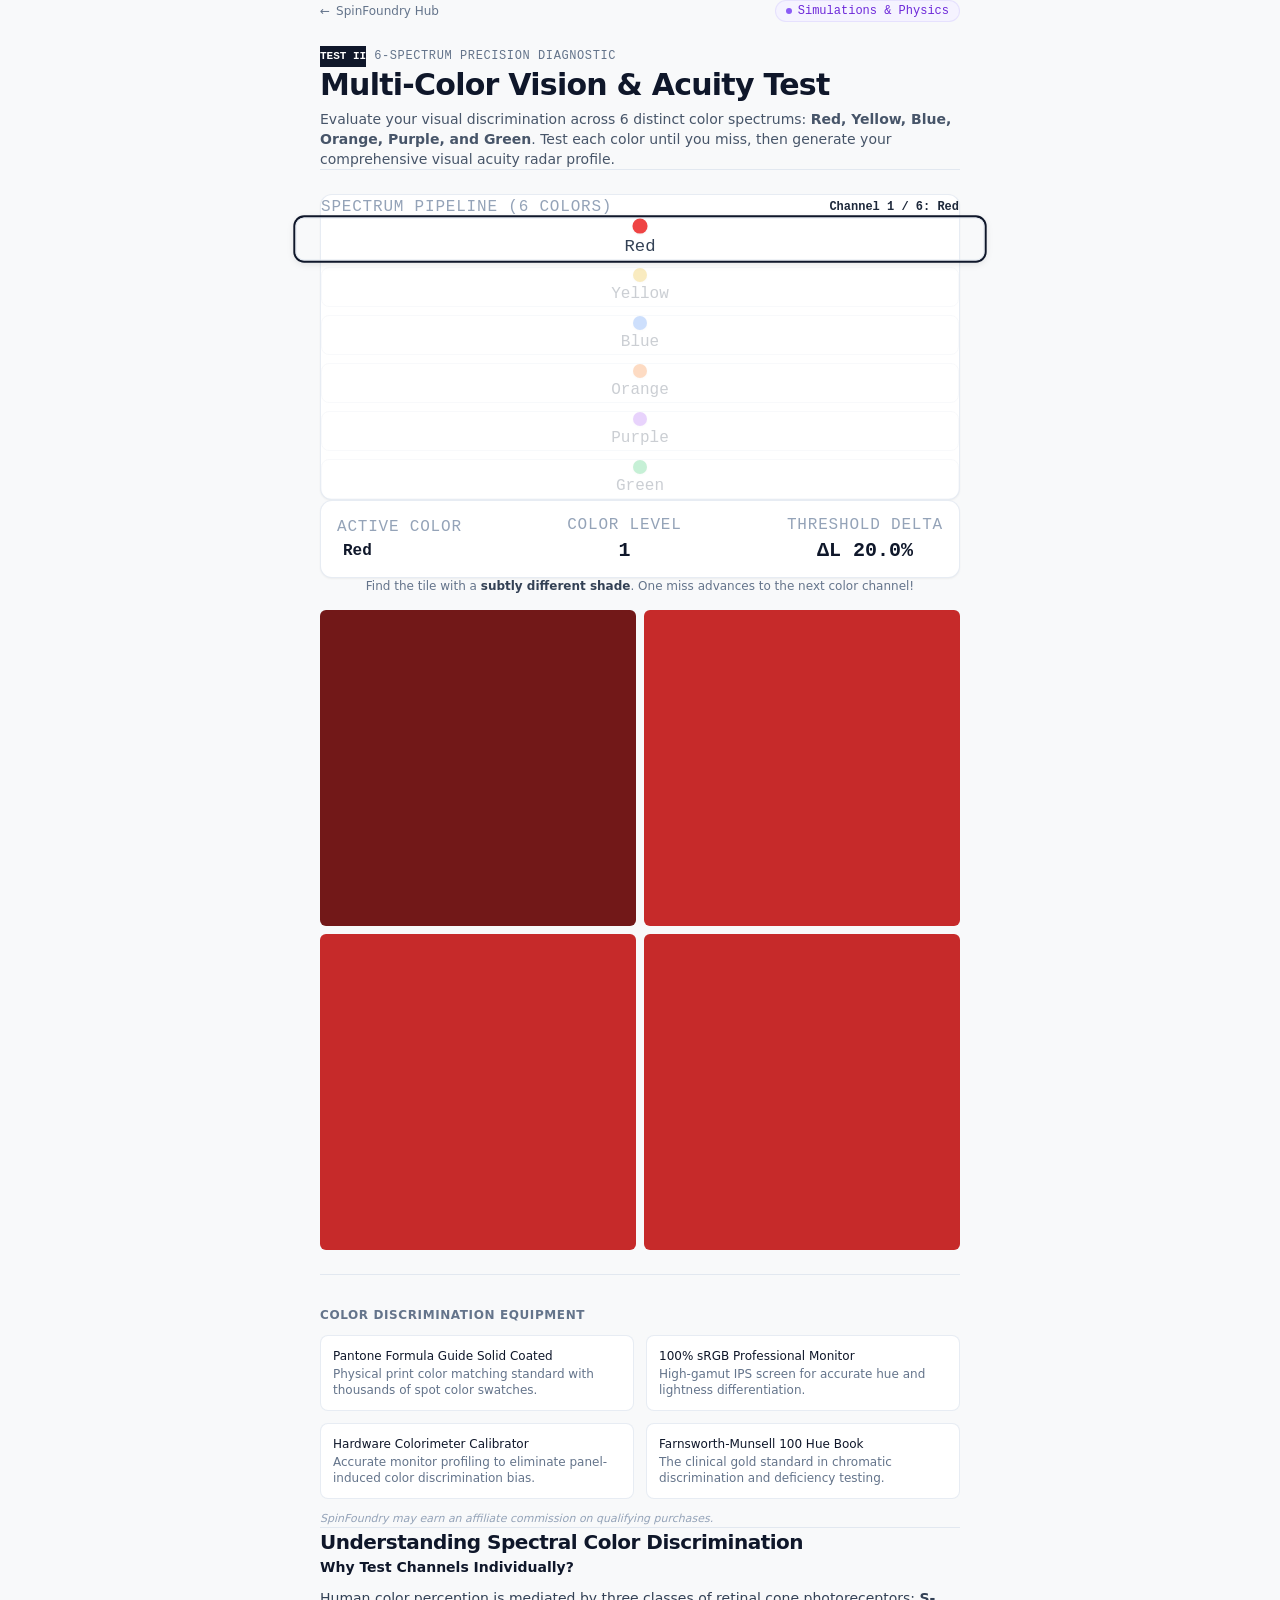
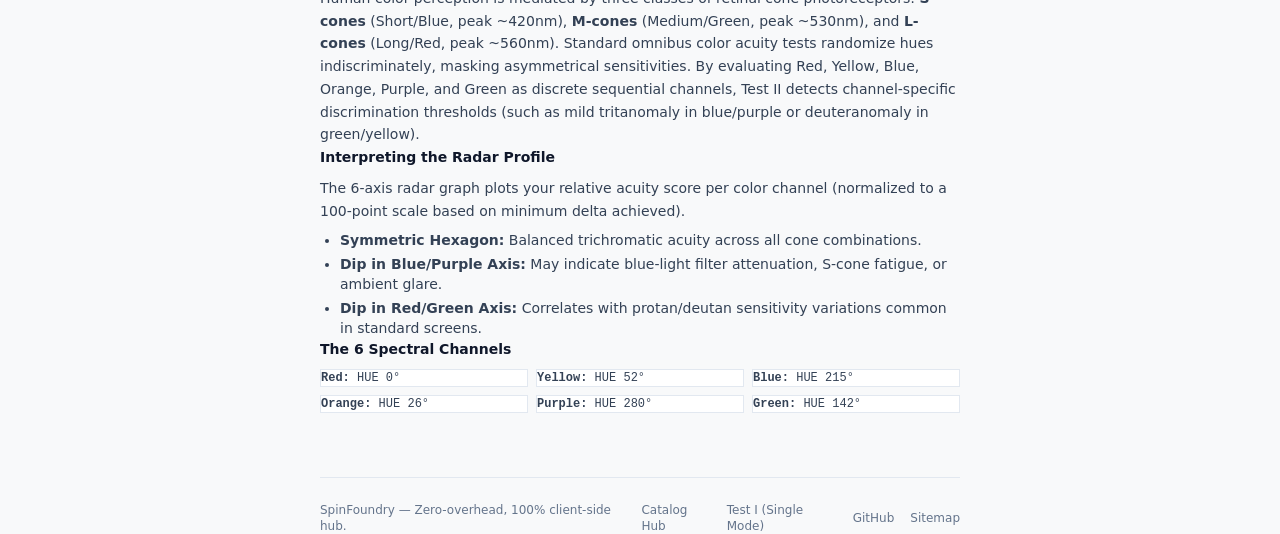
==== color-acuity-test-2/index.html @ 330305dc "feat(simulations): add Color Vision & Acuity Test II (6-Spectrum Radar)" ====
<!DOCTYPE html>
<html lang="en">
<head>
  <meta charset="UTF-8">
  <meta name="viewport" content="width=device-width, initial-scale=1.0">
  <title>Color Vision & Acuity Test II: 6-Spectrum Diagnostic | SpinFoundry</title>
  <meta name="description" content="Test your visual color discrimination across 6 primary and secondary chromatic channels: Red, Yellow, Blue, Orange, Purple, and Green. Generates an interactive 6-axis radar diagram of your chromatic acuity.">
  <meta name="keywords" content="color acuity test, color vision test 2, hue discrimination, color radar chart, color blindness test, trichromacy test, primary colors test">
  <link rel="canonical" href="https://spinfoundry.pages.dev/color-acuity-test-2/">

  <meta property="og:type" content="website">
  <meta property="og:url" content="https://spinfoundry.pages.dev/color-acuity-test-2/">
  <meta property="og:title" content="Color Vision & Acuity Test II: 6-Spectrum Diagnostic | SpinFoundry">
  <meta property="og:description" content="Comprehensive 6-color spectrum acuity test with full radar graph analysis.">
  <meta name="twitter:card" content="summary">

  <link rel="stylesheet" href="/assets/styles.css">

  <script type="application/ld+json">
  {
    "@context": "https://schema.org",
    "@type": "WebApplication",
    "name": "Color Vision & Acuity Test II: 6-Spectrum Diagnostic",
    "url": "https://spinfoundry.pages.dev/color-acuity-test-2/",
    "description": "Multi-spectral color discrimination assessment measuring threshold delta across 6 chromatic spectrums with SVG radar diagram generation.",
    "applicationCategory": "UtilityApplication",
    "operatingSystem": "All"
  }
  </script>

  <style>
    .color-tile {
      border-radius: 0.375rem;
      cursor: pointer;
      transition: transform 0.08s ease, box-shadow 0.08s ease;
      aspect-ratio: 1 / 1;
    }
    .color-tile:hover {
      transform: scale(1.06);
      box-shadow: 0 4px 16px rgba(0,0,0,0.18);
      z-index: 1;
      position: relative;
    }
    .color-tile.wrong {
      animation: shake 0.35s ease;
      outline: 3px solid #ef4444;
      outline-offset: -2px;
      z-index: 2;
    }
    .color-tile.correct {
      animation: pulse-correct 0.4s ease;
    }
    .color-tile.reveal-target {
      animation: target-reveal 0.9s cubic-bezier(0.34, 1.56, 0.64, 1) infinite alternate;
      outline: 3px solid #10b981;
      outline-offset: 2px;
      z-index: 10;
      position: relative;
    }
    @keyframes shake {
      0%,100%{transform:translateX(0)}
      20%{transform:translateX(-6px)}
      40%{transform:translateX(6px)}
      60%{transform:translateX(-4px)}
      80%{transform:translateX(4px)}
    }
    @keyframes pulse-correct {
      0%{transform:scale(1)}
      50%{transform:scale(1.18)}
      100%{transform:scale(1)}
    }
    @keyframes target-reveal {
      0% {
        transform: scale(1.04);
        box-shadow: 0 0 0 3px rgba(16, 185, 129, 0.5), 0 8px 24px rgba(16, 185, 129, 0.3);
      }
      100% {
        transform: scale(1.14);
        box-shadow: 0 0 0 7px rgba(16, 185, 129, 0.9), 0 12px 30px rgba(16, 185, 129, 0.6);
      }
    }
    @keyframes slide-fade-up {
      0% {
        opacity: 0;
        transform: translateY(24px) scale(0.97);
      }
      100% {
        opacity: 1;
        transform: translateY(0) scale(1);
      }
    }
    .animate-results {
      animation: slide-fade-up 0.55s cubic-bezier(0.16, 1, 0.3, 1) forwards;
    }
    .badge-simulations {
      background-color: #f5f3ff;
      color: #6d28d9;
      border: 1px solid rgba(221, 214, 254, 0.6);
    }
    .badge-simulations-dot {
      background-color: #8b5cf6;
    }
    .rank-badge {
      display: inline-block;
      padding: 0.25rem 0.75rem;
      border-radius: 9999px;
      font-size: 0.7rem;
      font-weight: 700;
      letter-spacing: 0.06em;
      text-transform: uppercase;
    }
    .rank-tetrachromat {
      background-color: #f5f3ff;
      color: #5b21b6;
    }
    .rank-lynx {
      background-color: #fffbeb;
      color: #92400e;
    }
    .rank-inspector {
      background-color: #ecfdf5;
      color: #065f46;
    }
    .rank-student {
      background-color: #f1f5f9;
      color: #334155;
    }
    /* Color spectrum pills in HUD */
    .color-chip-active {
      box-shadow: 0 0 0 2px #0f172a, 0 2px 8px rgba(0,0,0,0.15);
      transform: scale(1.08);
    }
    .color-chip-done {
      opacity: 0.55;
    }
    .color-chip-pending {
      opacity: 0.25;
    }
    .radar-polygon {
      fill: rgba(79, 70, 229, 0.22);
      stroke: #4f46e5;
      stroke-width: 2.5;
      stroke-linejoin: round;
      transition: all 0.6s cubic-bezier(0.16, 1, 0.3, 1);
    }
    .radar-grid-line {
      stroke: #e2e8f0;
      stroke-width: 1;
      fill: none;
    }
    .radar-axis-line {
      stroke: #cbd5e1;
      stroke-width: 1;
      stroke-dasharray: 2,3;
    }
  </style>
</head>
<body class="bg-[#F8F9FA] text-slate-800 antialiased font-sans min-h-screen">

  <main class="max-w-2xl mx-auto px-4 py-10">

    <!-- Breadcrumb & Top Bar -->
    <div class="flex items-center justify-between mb-6">
      <a href="/" class="text-xs font-medium text-slate-500 hover:text-slate-800 flex items-center gap-1.5 transition-colors">
        <span>←</span>
        <span>SpinFoundry Hub</span>
      </a>
      <div class="inline-flex items-center gap-1.5 px-2.5 py-0.5 rounded-full text-xs font-mono badge-simulations">
        <span class="w-1.5 h-1.5 rounded-full badge-simulations-dot"></span>
        Simulations &amp; Physics
      </div>
    </div>

    <!-- Header -->
    <header class="mb-6 pb-5 border-b border-slate-200">
      <div class="flex items-center gap-2 mb-2">
        <span class="px-2 py-0.5 rounded text-[11px] font-mono font-bold bg-slate-900 text-white">TEST II</span>
        <span class="text-xs font-mono text-slate-500 uppercase tracking-wider">6-Spectrum Precision Diagnostic</span>
      </div>
      <h1 class="text-2xl sm:text-3xl font-extrabold tracking-tight text-slate-900">
        Multi-Color Vision &amp; Acuity Test
      </h1>
      <p class="mt-1.5 text-sm text-slate-600 max-w-lg">
        Evaluate your visual discrimination across 6 distinct color spectrums: <strong>Red, Yellow, Blue, Orange, Purple, and Green</strong>. Test each color until you miss, then generate your comprehensive visual acuity radar profile.
      </p>
    </header>

    <!-- Spectrum Channel Indicator Strip -->
    <div class="mb-5 p-3.5 bg-white border border-slate-200/80 rounded-xl shadow-sm">
      <div class="flex items-center justify-between mb-2">
        <span class="text-[10px] font-mono uppercase text-slate-400 tracking-wider">Spectrum Pipeline (6 Colors)</span>
        <span id="spectrumStatusLabel" class="text-xs font-mono font-semibold text-slate-800">Channel 1 / 6: Red</span>
      </div>
      <div class="grid grid-cols-6 gap-2" id="colorChipsContainer">
        <!-- 6 chips rendered by JS -->
      </div>
    </div>

    <!-- HUD: Channel + Current Level + Delta -->
    <div id="hud" class="flex items-center justify-between mb-5 px-4 py-3 bg-white border border-slate-200/80 rounded-xl shadow-sm">
      <div class="text-center">
        <div class="text-[10px] font-mono uppercase text-slate-400 tracking-wider">Active Color</div>
        <div class="text-base sm:text-lg font-extrabold text-slate-900 font-mono flex items-center justify-center gap-1.5" id="hudColorName">
          <span class="w-3 h-3 rounded-full inline-block" id="hudColorDot"></span>
          <span id="hudColorText">Red</span>
        </div>
      </div>
      <div class="text-center">
        <div class="text-[10px] font-mono uppercase text-slate-400 tracking-wider">Color Level</div>
        <div class="text-xl font-extrabold text-slate-900 font-mono" id="hudLevel">1</div>
      </div>
      <div class="text-center">
        <div class="text-[10px] font-mono uppercase text-slate-400 tracking-wider">Threshold Delta</div>
        <div class="text-xl font-extrabold text-slate-900 font-mono" id="hudDelta">ΔL 20.0%</div>
      </div>
    </div>

    <!-- Instruction strip -->
    <p id="instruction" class="text-center text-xs text-slate-500 mb-4 transition-all">
      Find the tile with a <strong class="text-slate-700">subtly different shade</strong>. One miss advances to the next color channel!
    </p>

    <!-- Game Board -->
    <div id="gameBoard" class="w-full mb-6 transition-opacity duration-300">
      <!-- Grid rendered by JS -->
    </div>

    <!-- Results Panel (hidden until all 6 channels finish) -->
    <div id="resultPanel" class="hidden mb-10">
      <div class="bg-white border border-slate-200/80 rounded-2xl shadow-sm p-6 sm:p-8 space-y-6">

        <div class="flex items-center justify-between border-b border-slate-100 pb-4">
          <div>
            <h2 class="text-lg font-extrabold tracking-tight text-slate-900">Acuity Spectrum Radar</h2>
            <p class="text-xs text-slate-500 mt-0.5">6-Axis color discrimination threshold analysis</p>
          </div>
          <span id="overallRankBadge" class="rank-badge"></span>
        </div>

        <!-- Radar Chart Container -->
        <div class="flex flex-col items-center justify-center py-2">
          <div class="w-full max-w-sm aspect-square relative" id="radarContainer">
            <!-- Dynamic SVG Radar rendered by JS -->
          </div>
          <p class="text-[11px] text-slate-400 font-mono mt-2 text-center">
            Polygon area represents overall perceptual sensitivity across chromatic channels.
          </p>
        </div>

        <!-- 6-Color Breakdown Table -->
        <div class="border border-slate-200 rounded-lg overflow-hidden text-sm shadow-sm">
          <table class="w-full text-left border-collapse">
            <thead>
              <tr class="bg-slate-50 text-[11px] font-mono uppercase text-slate-500 border-b border-slate-200">
                <th class="py-2.5 px-4 font-semibold">Spectrum Channel</th>
                <th class="py-2.5 px-4 text-center font-semibold">Level</th>
                <th class="py-2.5 px-4 text-right font-semibold">Min Delta Detected</th>
              </tr>
            </thead>
            <tbody id="colorScoresTable" class="divide-y divide-slate-100 bg-white">
              <!-- Rendered by JS -->
            </tbody>
          </table>
        </div>

        <!-- Diagnostic Summary Text -->
        <div id="diagnosticSummary" class="text-sm text-slate-600 leading-relaxed border-l-2 border-slate-200 pl-3">
          <!-- Rendered by JS -->
        </div>

        <!-- Action Buttons -->
        <div class="flex flex-col sm:flex-row gap-3 pt-2">
          <button id="btnRestartTest" type="button"
            class="flex-1 inline-flex items-center justify-center gap-2 px-4 py-2.5 rounded-lg text-sm font-semibold bg-slate-900 text-white hover:bg-slate-700 shadow-sm transition-all active:scale-95">
            ↺ Retest All 6 Colors
          </button>
          <button id="btnCopyRadar" type="button"
            class="flex-1 inline-flex items-center justify-center gap-2 px-4 py-2.5 rounded-lg text-sm font-semibold bg-white text-slate-800 border border-slate-200 hover:border-slate-400 shadow-sm transition-all active:scale-95">
            <svg class="w-3.5 h-3.5" fill="none" stroke="currentColor" viewBox="0 0 24 24"><path stroke-linecap="round" stroke-linejoin="round" stroke-width="2" d="M8 5H6a2 2 0 00-2 2v12a2 2 0 002 2h10a2 2 0 002-2v-1M8 5a2 2 0 002 2h2a2 2 0 002-2M8 5a2 2 0 012-2h2a2 2 0 012 2"/></svg>
            <span id="btnCopyRadarText">Copy 6-Spectrum Profile</span>
          </button>
        </div>

      </div>
    </div>

    <!-- Contextual Gear Module -->
    <div class="pt-8 border-t border-slate-200 space-y-3 mt-4">
      <h3 class="text-xs font-semibold uppercase tracking-wider text-slate-500">Color Discrimination Equipment</h3>
      <div class="grid grid-cols-1 sm:grid-cols-2 gap-3 text-xs">
        <a href="https://www.amazon.com/dp/B000FG7RWO?tag=spinfoundry-20" target="_blank" rel="noopener noreferrer sponsored"
          class="p-3 bg-white border border-slate-200/80 rounded-lg hover:border-slate-300 hover:shadow-sm transition-all block">
          <span class="font-medium text-slate-900">Pantone Formula Guide Solid Coated</span>
          <p class="text-slate-500 mt-0.5">Physical print color matching standard with thousands of spot color swatches.</p>
        </a>
        <a href="https://www.amazon.com/dp/B07D7CHZH4?tag=spinfoundry-20" target="_blank" rel="noopener noreferrer sponsored"
          class="p-3 bg-white border border-slate-200/80 rounded-lg hover:border-slate-300 hover:shadow-sm transition-all block">
          <span class="font-medium text-slate-900">100% sRGB Professional Monitor</span>
          <p class="text-slate-500 mt-0.5">High-gamut IPS screen for accurate hue and lightness differentiation.</p>
        </a>
        <a href="https://www.amazon.com/dp/B01NAUBQS9?tag=spinfoundry-20" target="_blank" rel="noopener noreferrer sponsored"
          class="p-3 bg-white border border-slate-200/80 rounded-lg hover:border-slate-300 hover:shadow-sm transition-all block">
          <span class="font-medium text-slate-900">Hardware Colorimeter Calibrator</span>
          <p class="text-slate-500 mt-0.5">Accurate monitor profiling to eliminate panel-induced color discrimination bias.</p>
        </a>
        <a href="https://www.amazon.com/dp/B08MCMV6RB?tag=spinfoundry-20" target="_blank" rel="noopener noreferrer sponsored"
          class="p-3 bg-white border border-slate-200/80 rounded-lg hover:border-slate-300 hover:shadow-sm transition-all block">
          <span class="font-medium text-slate-900">Farnsworth-Munsell 100 Hue Book</span>
          <p class="text-slate-500 mt-0.5">The clinical gold standard in chromatic discrimination and deficiency testing.</p>
        </a>
      </div>
      <p class="text-[11px] text-slate-400 italic">SpinFoundry may earn an affiliate commission on qualifying purchases.</p>
    </div>

    <!-- Educational & Technical Overview -->
    <article class="pt-10 border-t border-slate-200 space-y-5 text-sm text-slate-700 leading-relaxed mt-4">
      <h2 class="text-xl font-bold tracking-tight text-slate-900">Understanding Spectral Color Discrimination</h2>

      <div class="space-y-2">
        <h3 class="font-semibold text-slate-900">Why Test Channels Individually?</h3>
        <p>
          Human color perception is mediated by three classes of retinal cone photoreceptors: <strong>S-cones</strong> (Short/Blue, peak ~420nm), <strong>M-cones</strong> (Medium/Green, peak ~530nm), and <strong>L-cones</strong> (Long/Red, peak ~560nm). 
          Standard omnibus color acuity tests randomize hues indiscriminately, masking asymmetrical sensitivities. By evaluating Red, Yellow, Blue, Orange, Purple, and Green as discrete sequential channels, Test II detects channel-specific discrimination thresholds (such as mild tritanomaly in blue/purple or deuteranomaly in green/yellow).
        </p>
      </div>

      <div class="space-y-2">
        <h3 class="font-semibold text-slate-900">Interpreting the Radar Profile</h3>
        <p>
          The 6-axis radar graph plots your relative acuity score per color channel (normalized to a 100-point scale based on minimum delta achieved).
        </p>
        <ul class="list-disc pl-5 space-y-1 text-xs sm:text-sm">
          <li><strong>Symmetric Hexagon:</strong> Balanced trichromatic acuity across all cone combinations.</li>
          <li><strong>Dip in Blue/Purple Axis:</strong> May indicate blue-light filter attenuation, S-cone fatigue, or ambient glare.</li>
          <li><strong>Dip in Red/Green Axis:</strong> Correlates with protan/deutan sensitivity variations common in standard screens.</li>
        </ul>
      </div>

      <div class="space-y-2">
        <h3 class="font-semibold text-slate-900">The 6 Spectral Channels</h3>
        <div class="grid grid-cols-2 sm:grid-cols-3 gap-2 text-xs font-mono">
          <div class="p-2 rounded bg-white border border-slate-200"><strong>Red:</strong> HUE 0°</div>
          <div class="p-2 rounded bg-white border border-slate-200"><strong>Yellow:</strong> HUE 52°</div>
          <div class="p-2 rounded bg-white border border-slate-200"><strong>Blue:</strong> HUE 215°</div>
          <div class="p-2 rounded bg-white border border-slate-200"><strong>Orange:</strong> HUE 26°</div>
          <div class="p-2 rounded bg-white border border-slate-200"><strong>Purple:</strong> HUE 280°</div>
          <div class="p-2 rounded bg-white border border-slate-200"><strong>Green:</strong> HUE 142°</div>
        </div>
      </div>
    </article>

    <!-- Footer -->
    <footer class="mt-16 pt-6 border-t border-slate-200 flex flex-col sm:flex-row items-center justify-between text-xs text-slate-500 gap-3">
      <span>SpinFoundry — Zero-overhead, 100% client-side hub.</span>
      <div class="flex items-center gap-4">
        <a href="/" class="hover:text-slate-800 transition-colors">Catalog Hub</a>
        <a href="/color-acuity-test/" class="hover:text-slate-800 transition-colors">Test I (Single Mode)</a>
        <a href="https://github.com/SpinFoundry/SpinFoundry" target="_blank" rel="noopener noreferrer" class="hover:text-slate-800 transition-colors">GitHub</a>
        <a href="/sitemap.xml" class="hover:text-slate-800 transition-colors">Sitemap</a>
      </div>
    </footer>

  </main>

  <script>
  (function () {
    'use strict';

    /* ─────────────────────────────────────────────
       6 SPECTRUM CHANNELS CONFIG
    ───────────────────────────────────────────── */
    const CHANNELS = [
      { id: 'red',    name: 'Red',    h: 0,   s: 65, hex: '#ef4444' },
      { id: 'yellow', name: 'Yellow', h: 52,  s: 85, hex: '#eab308' },
      { id: 'blue',   name: 'Blue',   h: 215, s: 65, hex: '#3b82f6' },
      { id: 'orange', name: 'Orange', h: 26,  s: 80, hex: '#f97316' },
      { id: 'purple', name: 'Purple', h: 280, s: 60, hex: '#a855f7' },
      { id: 'green',  name: 'Green',  h: 142, s: 55, hex: '#22c55e' }
    ];

    const MAX_LEVEL_CAP = 30;

    function gridSize(level) {
      if (level <= 4)  return 2;
      if (level <= 8)  return 3;
      if (level <= 12) return 4;
      if (level <= 16) return 5;
      if (level <= 20) return 6;
      if (level <= 24) return 7;
      return 8;
    }

    // Smoothed delta curve identical to Test I
    function deltaForLevel(level) {
      const t = (Math.max(1, Math.min(MAX_LEVEL_CAP, level)) - 1) / (MAX_LEVEL_CAP - 1);
      return 20.0 * Math.pow(0.045, Math.pow(t, 0.72));
    }

    function baseLightness(channelId, level) {
      // Channel specific baseline lightness to avoid clipping into pure white or pure black
      const baseMap = {
        red: 50,
        yellow: 48, // Yellow needs slight darkness to keep saturation distinct
        blue: 50,
        orange: 50,
        purple: 52,
        green: 46
      };
      const base = baseMap[channelId] || 50;
      const wobble = ((level * 7) % 7) - 3;
      return base + wobble;
    }

    function hslStr(h, s, l) {
      return `hsl(${h}, ${s}%, ${Math.min(94, Math.max(8, l))}%)`;
    }

    /* ─────────────────────────────────────────────
       STATE
    ───────────────────────────────────────────── */
    let currentChannelIdx = 0;
    let currentLevel = 1;
    let targetIndex = 0;
    let channelFinished = false;

    // Scores per channel: { levelReached, minDelta, scorePct }
    const channelResults = {};
    CHANNELS.forEach(c => {
      channelResults[c.id] = { level: 0, delta: 20.0, score: 0 };
    });

    /* ─────────────────────────────────────────────
       DOM REFS
    ───────────────────────────────────────────── */
    const DOM = {
      colorChipsContainer: document.getElementById('colorChipsContainer'),
      spectrumStatusLabel: document.getElementById('spectrumStatusLabel'),
      hudColorName:        document.getElementById('hudColorName'),
      hudColorDot:         document.getElementById('hudColorDot'),
      hudColorText:        document.getElementById('hudColorText'),
      hudLevel:            document.getElementById('hudLevel'),
      hudDelta:            document.getElementById('hudDelta'),
      instruction:         document.getElementById('instruction'),
      gameBoard:           document.getElementById('gameBoard'),
      resultPanel:         document.getElementById('resultPanel'),
      radarContainer:      document.getElementById('radarContainer'),
      colorScoresTable:    document.getElementById('colorScoresTable'),
      diagnosticSummary:   document.getElementById('diagnosticSummary'),
      overallRankBadge:    document.getElementById('overallRankBadge'),
      btnRestartTest:      document.getElementById('btnRestartTest'),
      btnCopyRadar:        document.getElementById('btnCopyRadar'),
      btnCopyRadarText:    document.getElementById('btnCopyRadarText')
    };

    /* ─────────────────────────────────────────────
       CHIPS STRIP RENDERER
    ───────────────────────────────────────────── */
    function renderSpectrumChips() {
      DOM.colorChipsContainer.innerHTML = CHANNELS.map((ch, idx) => {
        let stateClass = 'color-chip-pending';
        let statusIcon = '';
        if (idx < currentChannelIdx) {
          stateClass = 'color-chip-done';
          statusIcon = '✓';
        } else if (idx === currentChannelIdx) {
          stateClass = 'color-chip-active ring-2 ring-slate-900';
        }

        return `
          <div class="flex flex-col items-center gap-1 p-1.5 rounded-lg border border-slate-200 transition-all ${stateClass}">
            <span class="w-3.5 h-3.5 rounded-full shadow-sm flex items-center justify-center text-[8px] text-white font-bold" style="background-color: ${ch.hex}">
              ${statusIcon}
            </span>
            <span class="text-[10px] font-mono font-medium text-slate-700 truncate w-full text-center">${ch.name}</span>
          </div>
        `;
      }).join('');

      const cur = CHANNELS[currentChannelIdx];
      if (cur) {
        DOM.spectrumStatusLabel.textContent = `Channel ${currentChannelIdx + 1} / 6: ${cur.name}`;
      } else {
        DOM.spectrumStatusLabel.textContent = 'All 6 Channels Completed';
      }
    }

    /* ─────────────────────────────────────────────
       HUD RENDERER
    ───────────────────────────────────────────── */
    function renderHUD() {
      const cur = CHANNELS[currentChannelIdx];
      if (!cur) return;

      const delta = deltaForLevel(currentLevel);
      DOM.hudColorDot.style.backgroundColor = cur.hex;
      DOM.hudColorText.textContent = cur.name;
      DOM.hudLevel.textContent = currentLevel;
      DOM.hudDelta.textContent = `ΔL ${delta.toFixed(1)}%`;
      renderSpectrumChips();
    }

    /* ─────────────────────────────────────────────
       GRID RENDERER
    ───────────────────────────────────────────── */
    function renderGrid() {
      const cur = CHANNELS[currentChannelIdx];
      if (!cur) return;

      const size = gridSize(currentLevel);
      const total = size * size;
      const delta = deltaForLevel(currentLevel);
      const baseL = baseLightness(cur.id, currentLevel);

      const sign = Math.random() < 0.5 ? 1 : -1;
      const targetL = baseL + sign * delta;

      targetIndex = Math.floor(Math.random() * total);

      const board = DOM.gameBoard;
      board.innerHTML = '';
      board.style.display = 'grid';
      board.style.gridTemplateColumns = `repeat(${size}, 1fr)`;
      board.style.gap = size <= 4 ? '8px' : size <= 6 ? '6px' : '4px';

      for (let i = 0; i < total; i++) {
        const isTarget = (i === targetIndex);
        const tile = document.createElement('div');
        tile.className = 'color-tile';
        tile.style.backgroundColor = hslStr(cur.h, cur.s, isTarget ? targetL : baseL);
        tile.setAttribute('data-index', i);
        tile.setAttribute('role', 'button');
        tile.setAttribute('aria-label', `${cur.name} tile ${i + 1}`);
        tile.addEventListener('click', onTileClick);
        board.appendChild(tile);
      }
    }

    /* ─────────────────────────────────────────────
       TILE CLICK HANDLER
    ───────────────────────────────────────────── */
    function onTileClick(e) {
      if (channelFinished) return;

      const tile = e.currentTarget;
      const index = parseInt(tile.getAttribute('data-index'), 10);
      const cur = CHANNELS[currentChannelIdx];

      if (index === targetIndex) {
        // Correct pick
        tile.classList.add('correct');
        disableBoard();

        setTimeout(() => {
          if (currentLevel >= MAX_LEVEL_CAP) {
            recordChannelScore(currentLevel, deltaForLevel(currentLevel));
            advanceToNextChannel();
          } else {
            currentLevel++;
            renderHUD();
            renderGrid();
          }
        }, 280);

      } else {
        // Sudden death miss for this color
        channelFinished = true;
        disableBoard();
        tile.classList.add('wrong');

        // Reveal the target tile
        const targetTile = DOM.gameBoard.querySelector(`[data-index="${targetIndex}"]`);
        if (targetTile) {
          targetTile.classList.add('reveal-target');
        }

        const achievedLevel = Math.max(1, currentLevel - 1);
        const minDelta = deltaForLevel(achievedLevel);
        recordChannelScore(achievedLevel, minDelta);

        DOM.instruction.innerHTML = `❌ <span class="text-rose-600 font-semibold">${cur.name} ended at Level ${achievedLevel}</span> (ΔL ${minDelta.toFixed(1)}%). Moving to next channel...`;

        setTimeout(() => {
          advanceToNextChannel();
        }, 1300);
      }
    }

    function disableBoard() {
      const tiles = DOM.gameBoard.querySelectorAll('.color-tile');
      tiles.forEach(t => t.style.pointerEvents = 'none');
    }

    function recordChannelScore(level, delta) {
      const cur = CHANNELS[currentChannelIdx];
      // Score: 100 for level 30, scaled down proportionally
      const score = Math.min(100, Math.round((level / MAX_LEVEL_CAP) * 100));
      channelResults[cur.id] = {
        level,
        delta,
        score
      };
    }

    function advanceToNextChannel() {
      currentChannelIdx++;
      currentLevel = 1;
      channelFinished = false;

      if (currentChannelIdx >= CHANNELS.length) {
        // All 6 channels completed!
        showFinalResults();
      } else {
        DOM.instruction.innerHTML = `Starting <strong>${CHANNELS[currentChannelIdx].name}</strong> spectrum test. Tap the odd tile!`;
        renderHUD();
        renderGrid();
      }
    }

    /* ─────────────────────────────────────────────
       SVG RADAR CHART GENERATOR
    ───────────────────────────────────────────── */
    function generateRadarSVG(scores) {
      const size = 320;
      const center = size / 2;
      const radius = 105;
      const totalAxes = CHANNELS.length; // 6
      const angleStep = (Math.PI * 2) / totalAxes;
      // Start from top (-PI/2)
      const startAngle = -Math.PI / 2;

      // 4 concentric polygon grid rings: 25%, 50%, 75%, 100%
      const rings = [0.25, 0.5, 0.75, 1.0];
      let gridRingsSvg = '';

      rings.forEach(rFrac => {
        const r = radius * rFrac;
        const ringPoints = [];
        for (let i = 0; i < totalAxes; i++) {
          const angle = startAngle + i * angleStep;
          const x = center + r * Math.cos(angle);
          const y = center + r * Math.sin(angle);
          ringPoints.push(`${x.toFixed(1)},${y.toFixed(1)}`);
        }
        gridRingsSvg += `<polygon points="${ringPoints.join(' ')}" class="radar-grid-line" />`;
      });

      // Axis lines & labels
      let axesSvg = '';
      let labelsSvg = '';
      const dataPoints = [];

      CHANNELS.forEach((ch, i) => {
        const angle = startAngle + i * angleStep;
        const endX = center + radius * Math.cos(angle);
        const endY = center + radius * Math.sin(angle);

        // Axis line
        axesSvg += `<line x1="${center}" y1="${center}" x2="${endX.toFixed(1)}" y2="${endY.toFixed(1)}" class="radar-axis-line" />`;

        // Data point coordinates (score: 0 to 100)
        const score = scores[ch.id]?.score || 10;
        const normR = Math.max(0.08, score / 100) * radius;
        const ptX = center + normR * Math.cos(angle);
        const ptY = center + normR * Math.sin(angle);
        dataPoints.push(`${ptX.toFixed(1)},${ptY.toFixed(1)}`);

        // Label position slightly outside radius
        const labelR = radius + 28;
        const lx = center + labelR * Math.cos(angle);
        const ly = center + labelR * Math.sin(angle);

        labelsSvg += `
          <g transform="translate(${lx.toFixed(1)}, ${ly.toFixed(1)})">
            <circle cx="0" cy="-6" r="4" fill="${ch.hex}" />
            <text x="0" y="7" text-anchor="middle" font-size="10" font-family="ui-monospace, monospace" font-weight="600" fill="#334155">${ch.name}</text>
            <text x="0" y="18" text-anchor="middle" font-size="9" font-family="ui-monospace, monospace" fill="#64748b">Δ ${scores[ch.id].delta.toFixed(1)}%</text>
          </g>
        `;
      });

      // Data polygon & vertex dots
      const polygonSvg = `<polygon points="${dataPoints.join(' ')}" class="radar-polygon" />`;
      let vertexDotsSvg = '';
      dataPoints.forEach((pt, i) => {
        const [vx, vy] = pt.split(',');
        vertexDotsSvg += `<circle cx="${vx}" cy="${vy}" r="4" fill="${CHANNELS[i].hex}" stroke="#ffffff" stroke-width="1.5" />`;
      });

      return `
        <svg viewBox="0 0 ${size} ${size}" class="w-full h-full" xmlns="http://www.w3.org/2000/svg">
          ${gridRingsSvg}
          ${axesSvg}
          ${polygonSvg}
          ${vertexDotsSvg}
          ${labelsSvg}
        </svg>
      `;
    }

    /* ─────────────────────────────────────────────
       FINAL RESULTS
    ───────────────────────────────────────────── */
    function showFinalResults() {
      DOM.gameBoard.style.opacity = '0.3';
      DOM.instruction.innerHTML = '🎉 <strong>All 6 spectrum tests complete!</strong> Review your chromatic profile below.';

      // Calculate overall average level
      const totalLevels = Object.values(channelResults).reduce((sum, res) => sum + res.level, 0);
      const avgLevel = (totalLevels / CHANNELS.length);

      let overallRank = { label: 'Screen Calibrator Student', cls: 'rank-student' };
      if (avgLevel >= 25) {
        overallRank = { label: 'Tetrachromatic Master', cls: 'rank-tetrachromat' };
      } else if (avgLevel >= 17) {
        overallRank = { label: 'Lynx Vision', cls: 'rank-lynx' };
      } else if (avgLevel >= 9) {
        overallRank = { label: 'Fine Arts Inspector', cls: 'rank-inspector' };
      }

      DOM.overallRankBadge.textContent = overallRank.label;
      DOM.overallRankBadge.className = `rank-badge ${overallRank.cls}`;

      // Render Radar SVG
      DOM.radarContainer.innerHTML = generateRadarSVG(channelResults);

      // Render Table Breakdown
      DOM.colorScoresTable.innerHTML = CHANNELS.map(ch => {
        const res = channelResults[ch.id];
        return `
          <tr class="hover:bg-slate-50 transition-colors">
            <td class="py-2.5 px-4 font-medium text-slate-800 flex items-center gap-2">
              <span class="w-2.5 h-2.5 rounded-full inline-block" style="background-color: ${ch.hex}"></span>
              <span>${ch.name}</span>
            </td>
            <td class="py-2.5 px-4 text-center font-mono font-bold text-slate-900">
              Lv. ${res.level}
            </td>
            <td class="py-2.5 px-4 text-right font-mono text-slate-700">
              ΔL ${res.delta.toFixed(1)}%
            </td>
          </tr>
        `;
      }).join('');

      // Diagnostic text
      const sortedByDelta = [...CHANNELS].sort((a, b) => channelResults[a.id].delta - channelResults[b.id].delta);
      const best = sortedByDelta[0];
      const weakest = sortedByDelta[sortedByDelta.length - 1];

      DOM.diagnosticSummary.innerHTML = `
        <p class="font-medium text-slate-900 mb-1">Diagnostic Profile:</p>
        <p class="mb-1">Your peak discrimination is in <strong>${best.name}</strong> with a minimum detected delta of <strong>ΔL ${channelResults[best.id].delta.toFixed(1)}%</strong> (Level ${channelResults[best.id].level}).</p>
        <p>Your lowest threshold was observed in <strong>${weakest.name}</strong> (ΔL ${channelResults[weakest.id].delta.toFixed(1)}%). Differences between channels are normal and reflect display colorimetry and cone-specific retinal density.</p>
      `;

      DOM.resultPanel.classList.remove('hidden');
      DOM.resultPanel.classList.add('animate-results');
      DOM.resultPanel.scrollIntoView({ behavior: 'smooth', block: 'nearest' });
    }

    /* ─────────────────────────────────────────────
       CLIPBOARD COPY
    ───────────────────────────────────────────── */
    function copyProfile() {
      const lines = [
        '🎨 SpinFoundry — Color Vision & Acuity Test II (6-Spectrum Profile)',
        '─────────────────────────────────────────────────────────────',
        ...CHANNELS.map(ch => {
          const res = channelResults[ch.id];
          return `• ${ch.name.padEnd(8)}: Level ${String(res.level).padStart(2)} / 30  |  Min Delta: ΔL ${res.delta.toFixed(1)}%`;
        }),
        '─────────────────────────────────────────────────────────────',
        'Analyze your chromatic acuity: https://spinfoundry.pages.dev/color-acuity-test-2/'
      ];

      const text = lines.join('\n');
      navigator.clipboard.writeText(text).then(() => {
        DOM.btnCopyRadarText.textContent = 'Copied Profile!';
        setTimeout(() => { DOM.btnCopyRadarText.textContent = 'Copy 6-Spectrum Profile'; }, 2200);
      }).catch(() => {
        DOM.btnCopyRadarText.textContent = 'Copy Failed';
        setTimeout(() => { DOM.btnCopyRadarText.textContent = 'Copy 6-Spectrum Profile'; }, 2200);
      });
    }

    /* ─────────────────────────────────────────────
       RESET
    ───────────────────────────────────────────── */
    function restartTest() {
      currentChannelIdx = 0;
      currentLevel = 1;
      channelFinished = false;

      CHANNELS.forEach(c => {
        channelResults[c.id] = { level: 0, delta: 20.0, score: 0 };
      });

      DOM.resultPanel.classList.add('hidden');
      DOM.resultPanel.classList.remove('animate-results');
      DOM.gameBoard.style.opacity = '1';
      DOM.instruction.innerHTML = 'Find the tile with a <strong class="text-slate-700">subtly different shade</strong>. One miss advances to the next color channel!';

      renderHUD();
      renderGrid();
    }

    /* ─────────────────────────────────────────────
       INIT
    ───────────────────────────────────────────── */
    function init() {
      DOM.btnRestartTest.addEventListener('click', restartTest);
      DOM.btnCopyRadar.addEventListener('click', copyProfile);

      renderHUD();
      renderGrid();
    }

    init();
  })();
  </script>
</body>
</html>
---- assets/styles.css ----
*,:after,:before{--tw-border-spacing-x:0;--tw-border-spacing-y:0;--tw-translate-x:0;--tw-translate-y:0;--tw-rotate:0;--tw-skew-x:0;--tw-skew-y:0;--tw-scale-x:1;--tw-scale-y:1;--tw-pan-x: ;--tw-pan-y: ;--tw-pinch-zoom: ;--tw-scroll-snap-strictness:proximity;--tw-gradient-from-position: ;--tw-gradient-via-position: ;--tw-gradient-to-position: ;--tw-ordinal: ;--tw-slashed-zero: ;--tw-numeric-figure: ;--tw-numeric-spacing: ;--tw-numeric-fraction: ;--tw-ring-inset: ;--tw-ring-offset-width:0px;--tw-ring-offset-color:#fff;--tw-ring-color:rgba(59,130,246,.5);--tw-ring-offset-shadow:0 0 #0000;--tw-ring-shadow:0 0 #0000;--tw-shadow:0 0 #0000;--tw-shadow-colored:0 0 #0000;--tw-blur: ;--tw-brightness: ;--tw-contrast: ;--tw-grayscale: ;--tw-hue-rotate: ;--tw-invert: ;--tw-saturate: ;--tw-sepia: ;--tw-drop-shadow: ;--tw-backdrop-blur: ;--tw-backdrop-brightness: ;--tw-backdrop-contrast: ;--tw-backdrop-grayscale: ;--tw-backdrop-hue-rotate: ;--tw-backdrop-invert: ;--tw-backdrop-opacity: ;--tw-backdrop-saturate: ;--tw-backdrop-sepia: ;--tw-contain-size: ;--tw-contain-layout: ;--tw-contain-paint: ;--tw-contain-style: }::backdrop{--tw-border-spacing-x:0;--tw-border-spacing-y:0;--tw-translate-x:0;--tw-translate-y:0;--tw-rotate:0;--tw-skew-x:0;--tw-skew-y:0;--tw-scale-x:1;--tw-scale-y:1;--tw-pan-x: ;--tw-pan-y: ;--tw-pinch-zoom: ;--tw-scroll-snap-strictness:proximity;--tw-gradient-from-position: ;--tw-gradient-via-position: ;--tw-gradient-to-position: ;--tw-ordinal: ;--tw-slashed-zero: ;--tw-numeric-figure: ;--tw-numeric-spacing: ;--tw-numeric-fraction: ;--tw-ring-inset: ;--tw-ring-offset-width:0px;--tw-ring-offset-color:#fff;--tw-ring-color:rgba(59,130,246,.5);--tw-ring-offset-shadow:0 0 #0000;--tw-ring-shadow:0 0 #0000;--tw-shadow:0 0 #0000;--tw-shadow-colored:0 0 #0000;--tw-blur: ;--tw-brightness: ;--tw-contrast: ;--tw-grayscale: ;--tw-hue-rotate: ;--tw-invert: ;--tw-saturate: ;--tw-sepia: ;--tw-drop-shadow: ;--tw-backdrop-blur: ;--tw-backdrop-brightness: ;--tw-backdrop-contrast: ;--tw-backdrop-grayscale: ;--tw-backdrop-hue-rotate: ;--tw-backdrop-invert: ;--tw-backdrop-opacity: ;--tw-backdrop-saturate: ;--tw-backdrop-sepia: ;--tw-contain-size: ;--tw-contain-layout: ;--tw-contain-paint: ;--tw-contain-style: }/*! tailwindcss v3.4.17 | MIT License | https://tailwindcss.com*/*,:after,:before{border:0 solid #e5e7eb;box-sizing:border-box}:after,:before{--tw-content:""}:host,html{line-height:1.5;-webkit-text-size-adjust:100%;font-family:ui-sans-serif,system-ui,sans-serif,Apple Color Emoji,Segoe UI Emoji,Segoe UI Symbol,Noto Color Emoji;font-feature-settings:normal;font-variation-settings:normal;-moz-tab-size:4;-o-tab-size:4;tab-size:4;-webkit-tap-highlight-color:transparent}body{line-height:inherit;margin:0}hr{border-top-width:1px;color:inherit;height:0}abbr:where([title]){-webkit-text-decoration:underline dotted;text-decoration:underline dotted}h1,h2,h3,h4,h5,h6{font-size:inherit;font-weight:inherit}a{color:inherit;text-decoration:inherit}b,strong{font-weight:bolder}code,kbd,pre,samp{font-family:ui-monospace,SFMono-Regular,Menlo,Monaco,Consolas,Liberation Mono,Courier New,monospace;font-feature-settings:normal;font-size:1em;font-variation-settings:normal}small{font-size:80%}sub,sup{font-size:75%;line-height:0;position:relative;vertical-align:baseline}sub{bottom:-.25em}sup{top:-.5em}table{border-collapse:collapse;border-color:inherit;text-indent:0}button,input,optgroup,select,textarea{color:inherit;font-family:inherit;font-feature-settings:inherit;font-size:100%;font-variation-settings:inherit;font-weight:inherit;letter-spacing:inherit;line-height:inherit;margin:0;padding:0}button,select{text-transform:none}button,input:where([type=button]),input:where([type=reset]),input:where([type=submit]){-webkit-appearance:button;background-color:transparent;background-image:none}:-moz-focusring{outline:auto}:-moz-ui-invalid{box-shadow:none}progress{vertical-align:baseline}::-webkit-inner-spin-button,::-webkit-outer-spin-button{height:auto}[type=search]{-webkit-appearance:textfield;outline-offset:-2px}::-webkit-search-decoration{-webkit-appearance:none}::-webkit-file-upload-button{-webkit-appearance:button;font:inherit}summary{display:list-item}blockquote,dd,dl,figure,h1,h2,h3,h4,h5,h6,hr,p,pre{margin:0}fieldset{margin:0}fieldset,legend{padding:0}menu,ol,ul{list-style:none;margin:0;padding:0}dialog{padding:0}textarea{resize:vertical}input::-moz-placeholder,textarea::-moz-placeholder{color:#9ca3af;opacity:1}input::placeholder,textarea::placeholder{color:#9ca3af;opacity:1}[role=button],button{cursor:pointer}:disabled{cursor:default}audio,canvas,embed,iframe,img,object,svg,video{display:block;vertical-align:middle}img,video{height:auto;max-width:100%}[hidden]:where(:not([hidden=until-found])){display:none}body{--tw-bg-opacity:1;background-color:rgb(248 249 250/var(--tw-bg-opacity,1));--tw-text-opacity:1;color:rgb(30 41 59/var(--tw-text-opacity,1));-webkit-font-smoothing:antialiased;-moz-osx-font-smoothing:grayscale;font-feature-settings:"cv02","cv03","cv04","cv11"}.pointer-events-none{pointer-events:none}.absolute{position:absolute}.relative{position:relative}.left-3{left:.75rem}.right-3{right:.75rem}.top-2{top:.5rem}.top-2\.5{top:.625rem}.mx-auto{margin-left:auto;margin-right:auto}.mb-10{margin-bottom:2.5rem}.mb-3{margin-bottom:.75rem}.mb-4{margin-bottom:1rem}.mb-6{margin-bottom:1.5rem}.mb-8{margin-bottom:2rem}.mt-0\.5{margin-top:.125rem}.mt-1{margin-top:.25rem}.mt-1\.5{margin-top:.375rem}.mt-16{margin-top:4rem}.mt-2{margin-top:.5rem}.mt-3{margin-top:.75rem}.mt-5{margin-top:1.25rem}.line-clamp-3{display:-webkit-box;overflow:hidden;-webkit-box-orient:vertical;-webkit-line-clamp:3}.block{display:block}.flex{display:flex}.inline-flex{display:inline-flex}.table{display:table}.grid{display:grid}.hidden{display:none}.h-1\.5{height:.375rem}.h-2{height:.5rem}.h-3\.5{height:.875rem}.h-4{height:1rem}.min-h-screen{min-height:100vh}.w-1\.5{width:.375rem}.w-2{width:.5rem}.w-3\.5{width:.875rem}.w-4{width:1rem}.w-full{width:100%}.max-w-2xl{max-width:42rem}.max-w-3xl{max-width:48rem}.max-w-5xl{max-width:64rem}.max-w-xl{max-width:36rem}.border-collapse{border-collapse:collapse}.transform{transform:translate(var(--tw-translate-x),var(--tw-translate-y)) rotate(var(--tw-rotate)) skewX(var(--tw-skew-x)) skewY(var(--tw-skew-y)) scaleX(var(--tw-scale-x)) scaleY(var(--tw-scale-y))}@keyframes pulse{50%{opacity:.5}}.animate-pulse{animation:pulse 2s cubic-bezier(.4,0,.6,1) infinite}.cursor-not-allowed{cursor:not-allowed}.cursor-pointer{cursor:pointer}.list-disc{list-style-type:disc}.grid-cols-1{grid-template-columns:repeat(1,minmax(0,1fr))}.flex-col{flex-direction:column}.items-center{align-items:center}.justify-between{justify-content:space-between}.gap-1\.5{gap:.375rem}.gap-2{gap:.5rem}.gap-3{gap:.75rem}.gap-4{gap:1rem}.gap-5{gap:1.25rem}.gap-6{gap:1.5rem}.space-y-1>:not([hidden])~:not([hidden]){--tw-space-y-reverse:0;margin-bottom:calc(.25rem*var(--tw-space-y-reverse));margin-top:calc(.25rem*(1 - var(--tw-space-y-reverse)))}.space-y-1\.5>:not([hidden])~:not([hidden]){--tw-space-y-reverse:0;margin-bottom:calc(.375rem*var(--tw-space-y-reverse));margin-top:calc(.375rem*(1 - var(--tw-space-y-reverse)))}.space-y-2>:not([hidden])~:not([hidden]){--tw-space-y-reverse:0;margin-bottom:calc(.5rem*var(--tw-space-y-reverse));margin-top:calc(.5rem*(1 - var(--tw-space-y-reverse)))}.space-y-3>:not([hidden])~:not([hidden]){--tw-space-y-reverse:0;margin-bottom:calc(.75rem*var(--tw-space-y-reverse));margin-top:calc(.75rem*(1 - var(--tw-space-y-reverse)))}.space-y-6>:not([hidden])~:not([hidden]){--tw-space-y-reverse:0;margin-bottom:calc(1.5rem*var(--tw-space-y-reverse));margin-top:calc(1.5rem*(1 - var(--tw-space-y-reverse)))}.divide-y>:not([hidden])~:not([hidden]){--tw-divide-y-reverse:0;border-bottom-width:calc(1px*var(--tw-divide-y-reverse));border-top-width:calc(1px*(1 - var(--tw-divide-y-reverse)))}.divide-slate-100>:not([hidden])~:not([hidden]){--tw-divide-opacity:1;border-color:rgb(241 245 249/var(--tw-divide-opacity,1))}.overflow-hidden{overflow:hidden}.overflow-x-auto{overflow-x:auto}.whitespace-nowrap{white-space:nowrap}.rounded-full{border-radius:9999px}.rounded-lg{border-radius:.5rem}.rounded-xl{border-radius:.75rem}.border{border-width:1px}.border-b{border-bottom-width:1px}.border-t{border-top-width:1px}.border-emerald-200\/60{border-color:rgba(167,243,208,.6)}.border-orange-200\/60{border-color:hsla(32,98%,83%,.6)}.border-slate-100{--tw-border-opacity:1;border-color:rgb(241 245 249/var(--tw-border-opacity,1))}.border-slate-200{--tw-border-opacity:1;border-color:rgb(226 232 240/var(--tw-border-opacity,1))}.border-slate-200\/80{border-color:rgba(226,232,240,.8)}.bg-\[\#F8F9FA\]{--tw-bg-opacity:1;background-color:rgb(248 249 250/var(--tw-bg-opacity,1))}.bg-emerald-50{--tw-bg-opacity:1;background-color:rgb(236 253 245/var(--tw-bg-opacity,1))}.bg-emerald-500{--tw-bg-opacity:1;background-color:rgb(16 185 129/var(--tw-bg-opacity,1))}.bg-orange-50{--tw-bg-opacity:1;background-color:rgb(255 247 237/var(--tw-bg-opacity,1))}.bg-orange-500{--tw-bg-opacity:1;background-color:rgb(249 115 22/var(--tw-bg-opacity,1))}.bg-slate-50{--tw-bg-opacity:1;background-color:rgb(248 250 252/var(--tw-bg-opacity,1))}.bg-slate-50\/50{background-color:rgba(248,250,252,.5)}.bg-slate-900{--tw-bg-opacity:1;background-color:rgb(15 23 42/var(--tw-bg-opacity,1))}.bg-white{--tw-bg-opacity:1;background-color:rgb(255 255 255/var(--tw-bg-opacity,1))}.p-3{padding:.75rem}.p-5{padding:1.25rem}.p-6{padding:1.5rem}.px-2\.5{padding-left:.625rem;padding-right:.625rem}.px-3{padding-left:.75rem;padding-right:.75rem}.px-4{padding-left:1rem;padding-right:1rem}.px-6{padding-left:1.5rem;padding-right:1.5rem}.py-0\.5{padding-bottom:.125rem;padding-top:.125rem}.py-1{padding-bottom:.25rem;padding-top:.25rem}.py-1\.5{padding-bottom:.375rem;padding-top:.375rem}.py-12{padding-bottom:3rem;padding-top:3rem}.py-2{padding-bottom:.5rem;padding-top:.5rem}.py-3{padding-bottom:.75rem;padding-top:.75rem}.pb-2{padding-bottom:.5rem}.pb-6{padding-bottom:1.5rem}.pl-3{padding-left:.75rem}.pl-5{padding-left:1.25rem}.pl-9{padding-left:2.25rem}.pr-4{padding-right:1rem}.pr-8{padding-right:2rem}.pt-12{padding-top:3rem}.pt-3{padding-top:.75rem}.pt-3\.5{padding-top:.875rem}.pt-4{padding-top:1rem}.pt-6{padding-top:1.5rem}.pt-8{padding-top:2rem}.text-left{text-align:left}.text-center{text-align:center}.text-right{text-align:right}.align-top{vertical-align:top}.font-mono{font-family:ui-monospace,SFMono-Regular,Menlo,Monaco,Consolas,Liberation Mono,Courier New,monospace}.font-sans{font-family:ui-sans-serif,system-ui,sans-serif,Apple Color Emoji,Segoe UI Emoji,Segoe UI Symbol,Noto Color Emoji}.text-2xl{font-size:1.5rem;line-height:2rem}.text-3xl{font-size:1.875rem;line-height:2.25rem}.text-\[11px\]{font-size:11px}.text-base{font-size:1rem;line-height:1.5rem}.text-sm{font-size:.875rem;line-height:1.25rem}.text-xl{font-size:1.25rem;line-height:1.75rem}.text-xs{font-size:.75rem;line-height:1rem}.font-bold{font-weight:700}.font-extrabold{font-weight:800}.font-medium{font-weight:500}.font-semibold{font-weight:600}.uppercase{text-transform:uppercase}.italic{font-style:italic}.leading-relaxed{line-height:1.625}.tracking-tight{letter-spacing:-.025em}.tracking-wider{letter-spacing:.05em}.text-emerald-700{--tw-text-opacity:1;color:rgb(4 120 87/var(--tw-text-opacity,1))}.text-orange-700{--tw-text-opacity:1;color:rgb(194 65 12/var(--tw-text-opacity,1))}.text-slate-400{--tw-text-opacity:1;color:rgb(148 163 184/var(--tw-text-opacity,1))}.text-slate-500{--tw-text-opacity:1;color:rgb(100 116 139/var(--tw-text-opacity,1))}.text-slate-600{--tw-text-opacity:1;color:rgb(71 85 105/var(--tw-text-opacity,1))}.text-slate-700{--tw-text-opacity:1;color:rgb(51 65 85/var(--tw-text-opacity,1))}.text-slate-800{--tw-text-opacity:1;color:rgb(30 41 59/var(--tw-text-opacity,1))}.text-slate-900{--tw-text-opacity:1;color:rgb(15 23 42/var(--tw-text-opacity,1))}.text-white{--tw-text-opacity:1;color:rgb(255 255 255/var(--tw-text-opacity,1))}.underline{text-decoration-line:underline}.antialiased{-webkit-font-smoothing:antialiased;-moz-osx-font-smoothing:grayscale}.placeholder-slate-400::-moz-placeholder{--tw-placeholder-opacity:1;color:rgb(148 163 184/var(--tw-placeholder-opacity,1))}.placeholder-slate-400::placeholder{--tw-placeholder-opacity:1;color:rgb(148 163 184/var(--tw-placeholder-opacity,1))}.opacity-50{opacity:.5}.shadow-sm{--tw-shadow:0 1px 2px 0 rgba(0,0,0,.05);--tw-shadow-colored:0 1px 2px 0 var(--tw-shadow-color);box-shadow:var(--tw-ring-offset-shadow,0 0 #0000),var(--tw-ring-shadow,0 0 #0000),var(--tw-shadow)}.filter{filter:var(--tw-blur) var(--tw-brightness) var(--tw-contrast) var(--tw-grayscale) var(--tw-hue-rotate) var(--tw-invert) var(--tw-saturate) var(--tw-sepia) var(--tw-drop-shadow)}.transition-all{transition-duration:.15s;transition-property:all;transition-timing-function:cubic-bezier(.4,0,.2,1)}.transition-colors{transition-duration:.15s;transition-property:color,background-color,border-color,text-decoration-color,fill,stroke;transition-timing-function:cubic-bezier(.4,0,.2,1)}.transition-transform{transition-property:transform;transition-timing-function:cubic-bezier(.4,0,.2,1)}.duration-150,.transition-transform{transition-duration:.15s}::-webkit-scrollbar{height:6px;width:6px}::-webkit-scrollbar-track{background:#f1f5f9}::-webkit-scrollbar-thumb{background:#cbd5e1;border-radius:3px}::-webkit-scrollbar-thumb:hover{background:#94a3b8}.hover\:-translate-y-0\.5:hover{--tw-translate-y:-0.125rem;transform:translate(var(--tw-translate-x),var(--tw-translate-y)) rotate(var(--tw-rotate)) skewX(var(--tw-skew-x)) skewY(var(--tw-skew-y)) scaleX(var(--tw-scale-x)) scaleY(var(--tw-scale-y))}.hover\:border-slate-300:hover{--tw-border-opacity:1;border-color:rgb(203 213 225/var(--tw-border-opacity,1))}.hover\:bg-slate-50:hover{--tw-bg-opacity:1;background-color:rgb(248 250 252/var(--tw-bg-opacity,1))}.hover\:bg-slate-800:hover{--tw-bg-opacity:1;background-color:rgb(30 41 59/var(--tw-bg-opacity,1))}.hover\:text-slate-800:hover{--tw-text-opacity:1;color:rgb(30 41 59/var(--tw-text-opacity,1))}.hover\:text-slate-900:hover{--tw-text-opacity:1;color:rgb(15 23 42/var(--tw-text-opacity,1))}.hover\:shadow-md:hover{--tw-shadow:0 4px 6px -1px rgba(0,0,0,.1),0 2px 4px -2px rgba(0,0,0,.1);--tw-shadow-colored:0 4px 6px -1px var(--tw-shadow-color),0 2px 4px -2px var(--tw-shadow-color)}.hover\:shadow-md:hover,.hover\:shadow-sm:hover{box-shadow:var(--tw-ring-offset-shadow,0 0 #0000),var(--tw-ring-shadow,0 0 #0000),var(--tw-shadow)}.hover\:shadow-sm:hover{--tw-shadow:0 1px 2px 0 rgba(0,0,0,.05);--tw-shadow-colored:0 1px 2px 0 var(--tw-shadow-color)}.focus\:border-slate-400:focus{--tw-border-opacity:1;border-color:rgb(148 163 184/var(--tw-border-opacity,1))}.focus\:outline-none:focus{outline:2px solid transparent;outline-offset:2px}.focus\:ring-2:focus{--tw-ring-offset-shadow:var(--tw-ring-inset) 0 0 0 var(--tw-ring-offset-width) var(--tw-ring-offset-color);--tw-ring-shadow:var(--tw-ring-inset) 0 0 0 calc(2px + var(--tw-ring-offset-width)) var(--tw-ring-color);box-shadow:var(--tw-ring-offset-shadow),var(--tw-ring-shadow),var(--tw-shadow,0 0 #0000)}.focus\:ring-slate-900:focus{--tw-ring-opacity:1;--tw-ring-color:rgb(15 23 42/var(--tw-ring-opacity,1))}.focus\:ring-slate-900\/10:focus{--tw-ring-color:rgba(15,23,42,.1)}.active\:scale-95:active{--tw-scale-x:.95;--tw-scale-y:.95}.active\:scale-95:active,.group:hover .group-hover\:translate-x-1{transform:translate(var(--tw-translate-x),var(--tw-translate-y)) rotate(var(--tw-rotate)) skewX(var(--tw-skew-x)) skewY(var(--tw-skew-y)) scaleX(var(--tw-scale-x)) scaleY(var(--tw-scale-y))}.group:hover .group-hover\:translate-x-1{--tw-translate-x:0.25rem}.group:hover .group-hover\:text-slate-600{--tw-text-opacity:1;color:rgb(71 85 105/var(--tw-text-opacity,1))}.group:hover .group-hover\:text-slate-700{--tw-text-opacity:1;color:rgb(51 65 85/var(--tw-text-opacity,1))}@media (min-width:640px){.sm\:w-1\/2{width:50%}.sm\:grid-cols-2{grid-template-columns:repeat(2,minmax(0,1fr))}.sm\:grid-cols-3{grid-template-columns:repeat(3,minmax(0,1fr))}.sm\:flex-row{flex-direction:row}.sm\:p-7{padding:1.75rem}.sm\:text-3xl{font-size:1.875rem;line-height:2.25rem}.sm\:text-4xl{font-size:2.25rem;line-height:2.5rem}.sm\:text-sm{font-size:.875rem;line-height:1.25rem}}@media (min-width:768px){.md\:w-72{width:18rem}.md\:w-auto{width:auto}.md\:grid-cols-2{grid-template-columns:repeat(2,minmax(0,1fr))}.md\:flex-row{flex-direction:row}.md\:pb-0{padding-bottom:0}}@media (min-width:1024px){.lg\:grid-cols-3{grid-template-columns:repeat(3,minmax(0,1fr))}}
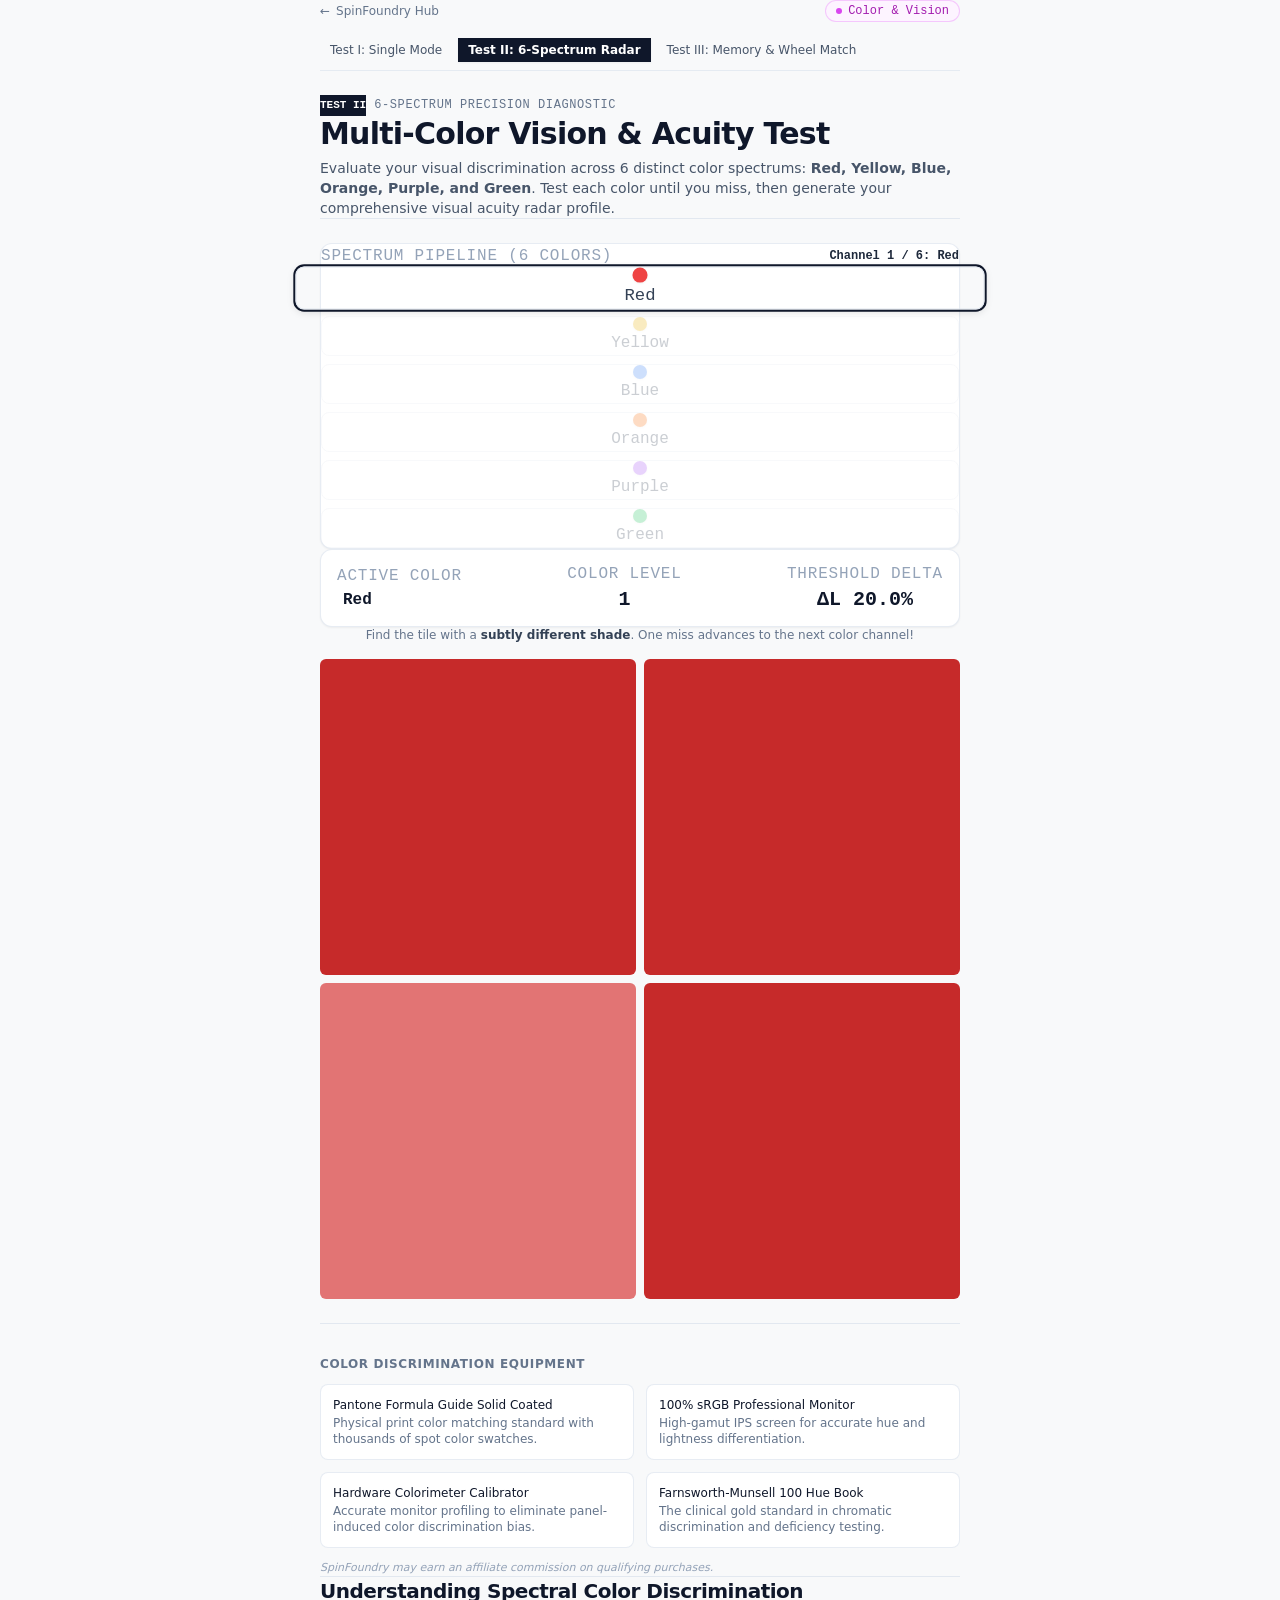
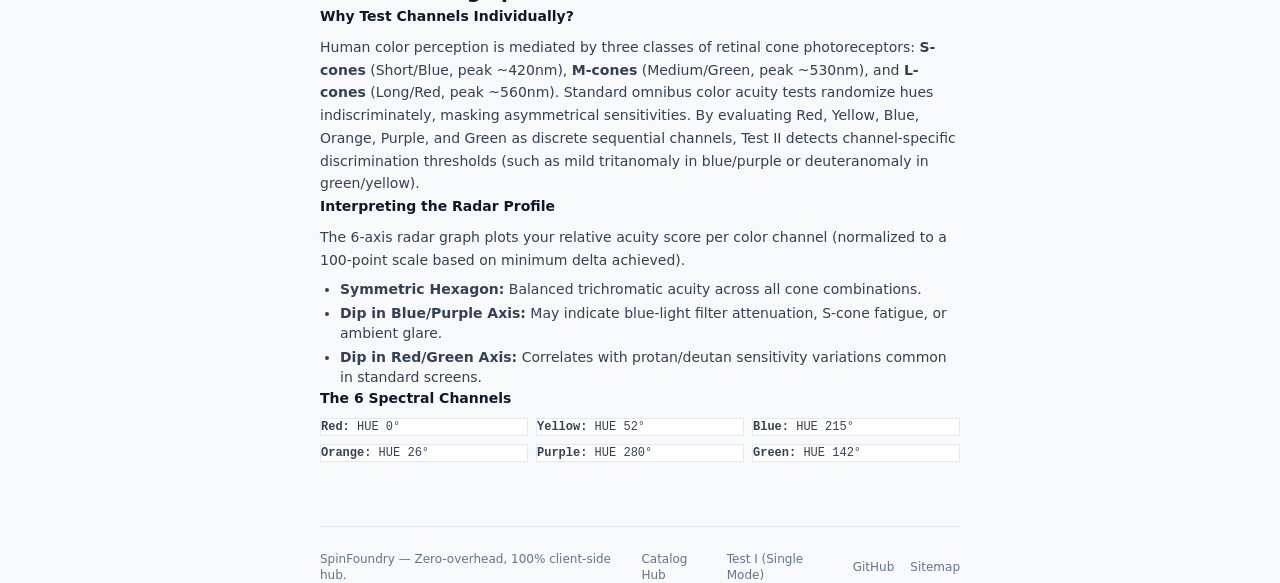
==== commit 557c5cba: "feat(color-vision): add Color & Vision category, cross-test suite navigation, and Color Memory & Mat" ====
--- a/color-acuity-test-2/index.html
+++ b/color-acuity-test-2/index.html
@@ -93,12 +93,12 @@
       animation: slide-fade-up 0.55s cubic-bezier(0.16, 1, 0.3, 1) forwards;
     }
     .badge-simulations {
-      background-color: #f5f3ff;
-      color: #6d28d9;
-      border: 1px solid rgba(221, 214, 254, 0.6);
+      background-color: #fdf4ff;
+      color: #a21caf;
+      border: 1px solid rgba(240, 171, 252, 0.6);
     }
     .badge-simulations-dot {
-      background-color: #8b5cf6;
+      background-color: #d946ef;
     }
     .rank-badge {
       display: inline-block;
@@ -160,16 +160,30 @@
   <main class="max-w-2xl mx-auto px-4 py-10">
 
     <!-- Breadcrumb & Top Bar -->
-    <div class="flex items-center justify-between mb-6">
+    <div class="flex items-center justify-between mb-4">
       <a href="/" class="text-xs font-medium text-slate-500 hover:text-slate-800 flex items-center gap-1.5 transition-colors">
         <span>←</span>
         <span>SpinFoundry Hub</span>
       </a>
       <div class="inline-flex items-center gap-1.5 px-2.5 py-0.5 rounded-full text-xs font-mono badge-simulations">
         <span class="w-1.5 h-1.5 rounded-full badge-simulations-dot"></span>
-        Simulations &amp; Physics
+        Color &amp; Vision
       </div>
     </div>
+
+    <!-- Color & Vision Suite Navigation Menu -->
+    <nav class="flex items-center gap-1.5 overflow-x-auto pb-2 mb-6 text-xs border-b border-slate-200/80 scrollbar-none" aria-label="Visual Tests Menu">
+      <span class="text-[11px] font-mono text-slate-400 uppercase tracking-wider mr-1 hidden sm:inline">Suite:</span>
+      <a href="/color-acuity-test/" class="px-2.5 py-1 rounded-md font-medium text-slate-600 hover:text-slate-900 hover:bg-slate-100 transition-colors whitespace-nowrap">
+        Test I: Single Mode
+      </a>
+      <a href="/color-acuity-test-2/" class="px-2.5 py-1 rounded-md font-semibold bg-slate-900 text-white shadow-sm whitespace-nowrap">
+        Test II: 6-Spectrum Radar
+      </a>
+      <a href="/color-matching-test/" class="px-2.5 py-1 rounded-md font-medium text-slate-600 hover:text-slate-900 hover:bg-slate-100 transition-colors whitespace-nowrap">
+        Test III: Memory &amp; Wheel Match
+      </a>
+    </nav>
 
     <!-- Header -->
     <header class="mb-6 pb-5 border-b border-slate-200">
